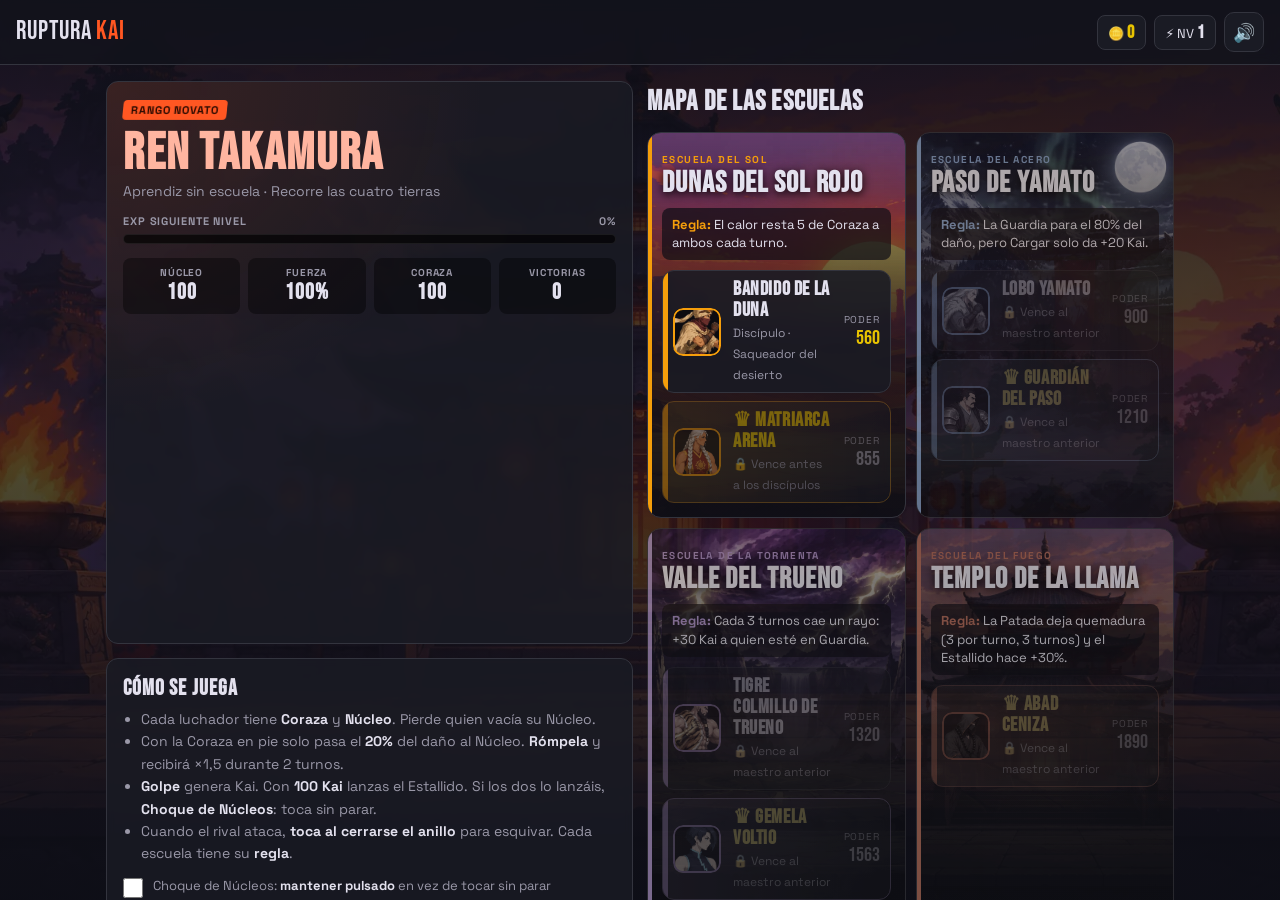
==== index.html @ 4745a1ac "Versión de prueba v1.6 de Ruptura Kai para GitHub Pages Co-Authored-By: Claude Opus 5.5 <noreply@ant" ====
<!DOCTYPE html>
<html lang="es">
<head>
  <meta charset="UTF-8">
  <meta name="viewport" content="width=device-width, initial-scale=1, maximum-scale=1, user-scalable=no, viewport-fit=cover">
  <meta name="theme-color" content="#0d0e16">
  <meta name="apple-mobile-web-app-capable" content="yes">
  <meta name="mobile-web-app-capable" content="yes">
  <title>Ruptura Kai · Prototipo</title>
  <link rel="preconnect" href="https://fonts.googleapis.com">
  <link rel="preconnect" href="https://fonts.gstatic.com" crossorigin>
  <link href="https://fonts.googleapis.com/css2?family=Bebas+Neue&family=Space+Grotesk:wght@400;500;700&display=swap" rel="stylesheet">
  <link rel="stylesheet" href="style.css">
</head>
<body>
<div id="app">

  <!-- ============ HUB ============ -->
  <section id="screen-hub" class="screen active">
    <header class="topbar">
      <div class="logo">RUPTURA<span>KAI</span></div>
      <div class="pill gold">🪙 <b id="hub-gold">0</b></div>
      <div class="pill">⚡ NV <b id="hub-level">1</b></div>
      <button class="mute-btn" data-mute aria-label="Silenciar">🔊</button>
    </header>

    <div class="hub-body">
      <div class="card hero-card">
        <div class="tag">RANGO <span id="hub-rank">NOVATO</span></div>
        <h1 id="hub-name">REN TAKAMURA</h1>
        <p class="sub">Aprendiz sin escuela · Recorre las cuatro tierras</p>
        <div class="row-label"><span>EXP SIGUIENTE NIVEL</span><span id="hub-exp-txt">0%</span></div>
        <div class="bar"><i id="hub-exp" class="fill-exp"></i></div>
        <div class="stats">
          <div><small>NÚCLEO</small><b id="hub-hp">0</b></div>
          <div><small>FUERZA</small><b id="hub-atk">0</b></div>
          <div><small>CORAZA</small><b id="hub-ki">0</b></div>
          <div><small>VICTORIAS</small><b id="hub-wins">0</b></div>
        </div>
      </div>

      <div class="hub-modes">
        <button id="btn-dojo" class="mode-btn"><b>DOJO</b><small>Mejora tus técnicas con oro</small></button>
        <button id="btn-tower" class="mode-btn"><b>TORRE</b><small id="tower-sub">30 pisos de desafío</small></button>
      </div>

      <h2 class="section-title">MAPA DE LAS ESCUELAS</h2>
      <div id="rival-list" class="rival-list"></div>

      <div class="card howto">
        <h3>CÓMO SE JUEGA</h3>
        <ul>
          <li>Cada luchador tiene <b>Coraza</b> y <b>Núcleo</b>. Pierde quien vacía su Núcleo.</li>
          <li>Con la Coraza en pie solo pasa el <b>20%</b> del daño al Núcleo. <b>Rómpela</b> y recibirá ×1,5 durante 2 turnos.</li>
          <li><b>Golpe</b> genera Kai. Con <b>100 Kai</b> lanzas el Estallido. Si los dos lo lanzáis, <b>Choque de Núcleos</b>: toca sin parar.</li>
          <li>Cuando el rival ataca, <b>toca al cerrarse el anillo</b> para esquivar. Cada escuela tiene su <b>regla</b>.</li>
        </ul>
        <label class="toggle"><input type="checkbox" id="opt-hold"><span>Choque de Núcleos: <b>mantener pulsado</b> en vez de tocar sin parar</span></label>
      </div>
      <div class="card test-card">
        <h3>PRUEBA ABIERTA</h3>
        <p>Estás probando una versión temprana. Cuando hayas jugado un rato, envía tus resultados a quien te pasó el juego.</p>
        <button id="btn-report" class="btn-secondary">ENVIAR MIS RESULTADOS</button>
      </div>
      <button id="btn-reset" class="link-btn">Reiniciar progreso</button>
    </div>
  </section>

  <!-- ============ DOJO ============ -->
  <section id="screen-dojo" class="screen">
    <header class="topbar">
      <button class="back-btn" data-back>‹ MAPA</button>
      <div class="logo">DOJO</div>
      <div class="pill gold">🪙 <b id="dojo-gold">0</b></div>
    </header>
    <div class="hub-body">
      <p class="sub">Entrena con el oro de tus victorias. Cada rama tiene 3 rangos y se aplica en todos los combates.</p>
      <div id="dojo-list" class="dojo-list"></div>
    </div>
  </section>

  <!-- ============ TORRE ============ -->
  <section id="screen-tower" class="screen">
    <header class="topbar">
      <button class="back-btn" data-back>‹ MAPA</button>
      <div class="logo">TORRE</div>
      <div class="pill">PISO <b id="tower-best">0</b>/30</div>
    </header>
    <div class="hub-body">
      <div id="tower-next" class="card tower-next"></div>
      <div id="tower-grid" class="tower-grid"></div>
      <p class="sub">El escenario y su regla cambian cada 5 pisos. Cada quinto piso lo guarda un maestro.</p>
    </div>
  </section>

  <!-- ============ BATALLA ============ -->
  <section id="screen-battle" class="screen">
    <div class="battle-layout">
      <div class="stage-wrap">
        <div id="stage"></div>

        <!-- HUD rival -->
        <div class="hud hud-rival">
          <div class="hud-head">
            <b id="r-name">RIVAL</b>
            <span id="r-status" class="status"></span>
          </div>
          <div class="bar hp"><i id="r-nuc" class="fill-hp-rival"></i></div>
          <div class="hud-row"><span>NÚCLEO</span><span id="r-nuc-txt">0/0</span></div>
          <div class="duo">
            <div><div class="bar thin"><i id="r-cor" class="fill-guard"></i></div><div class="hud-row small"><span>CORAZA</span><span id="r-cor-txt">0</span></div></div>
            <div><div class="bar thin"><i id="r-kai" class="fill-ki"></i></div><div class="hud-row small"><span>KAI</span><span id="r-kai-txt">0</span></div></div>
          </div>
        </div>

        <!-- HUD jugador -->
        <div class="hud hud-hero">
          <div class="hud-head">
            <b id="p-name">REN</b>
            <span id="p-status" class="status"></span>
          </div>
          <div class="bar hp"><i id="p-nuc" class="fill-hp"></i></div>
          <div class="hud-row"><span>NÚCLEO</span><span id="p-nuc-txt">0/0</span></div>
          <div class="duo">
            <div><div class="bar thin"><i id="p-cor" class="fill-guard"></i></div><div class="hud-row small"><span>CORAZA</span><span id="p-cor-txt">0</span></div></div>
            <div><div class="bar thin"><i id="p-kai" class="fill-ki"></i></div><div class="hud-row small"><span>KAI</span><span id="p-kai-txt">0</span></div></div>
          </div>
        </div>

        <div id="turn-banner" class="turn-banner">TURNO 1</div>

        <!-- Tutorial -->
        <div id="coach" class="coach hidden">
          <div class="coach-box">
            <small class="coach-tag">TUTORIAL</small>
            <p id="coach-text"></p>
            <div class="coach-actions"><button id="coach-skip" class="link-btn">Saltar tutorial</button><button id="coach-ok" class="btn-primary">ENTENDIDO</button></div>
          </div>
        </div>

        <!-- QTE esquiva -->
        <div id="dodge-qte" class="qte hidden">
          <div class="dodge-ring"><div id="dodge-shrink" class="dodge-shrink"></div><div class="dodge-core">¡TOCA!</div></div>
          <p>Toca cuando el anillo se cierre</p>
        </div>

        <!-- QTE choque de ráfagas -->
        <div id="clash-qte" class="qte hidden">
          <div class="clash-title">¡CHOQUE DE NÚCLEOS!</div>
          <div class="clash-meter"><i id="clash-fill"></i><span id="clash-marker"></span></div>
          <div class="clash-time"><i id="clash-time"></i></div>
          <div class="clash-tap" id="clash-tap">TOCA SIN PARAR</div>
        </div>
      </div>

      <div class="command-panel">
        <div class="rule-chip" id="rule-chip"></div>
        <div class="log" id="log">¡Comienza el combate!</div>
        <div class="commands">
          <button class="cmd" data-act="strike">
            <span class="cmd-name">GOLPE RÁPIDO</span><span class="cmd-cost">GRATIS</span>
            <span class="cmd-info">12 daño · +15 Kai</span>
          </button>
          <button class="cmd" data-act="kick">
            <span class="cmd-name">PATADA FURIA</span><span class="cmd-cost">30 KAI</span>
            <span class="cmd-info">25 daño · 30% aturdir</span>
          </button>
          <button class="cmd charge" data-act="charge">
            <span class="cmd-name">CARGAR KAI</span><span class="cmd-cost" id="charge-cost">+40</span>
            <span class="cmd-info">Recibes +25% daño</span>
          </button>
          <button class="cmd ultimate" data-act="ultimate">
            <span class="cmd-name">ESTALLIDO KAI</span><span class="cmd-cost">100 KAI</span>
            <span class="cmd-info">35 · 50 al Núcleo si hay ruptura</span>
          </button>
          <button class="cmd small" data-act="guard">
            <span class="cmd-name">GUARDIA</span><span class="cmd-info" id="guard-info">−60% daño</span>
          </button>
          <button class="cmd small" data-act="potion">
            <span class="cmd-name">PARCHE</span><span class="cmd-info">+20 Coraza · <b id="potions">x3</b></span>
          </button>
        </div>
        <div class="panel-foot"><button id="btn-flee" class="link-btn">Abandonar</button><button class="mute-btn" data-mute aria-label="Silenciar">🔊</button></div>
      </div>
    </div>
  </section>

  <!-- ============ DIÁLOGO DEL MAESTRO ============ -->
  <div id="dialog" class="dialog hidden">
    <button id="dlg-skip" class="dlg-skip">Saltar diálogo ›</button>
    <div class="dialog-box">
      <div id="dlg-portrait" class="dlg-portrait"></div>
      <div class="dlg-body">
        <b id="dlg-name"></b>
        <p id="dlg-text"></p>
        <small id="dlg-hint">Toca para continuar</small>
      </div>
    </div>
  </div>

  <!-- ============ INFORME DE PRUEBA ============ -->
  <div id="report" class="report hidden" role="dialog" aria-label="Enviar mis resultados">
    <div class="card report-box">
      <h3>TUS RESULTADOS</h3>
      <p class="report-help">Envía este texto a quien te pasó el juego. No incluye datos personales.</p>
      <textarea id="report-text" readonly rows="8"></textarea>
      <div class="report-actions">
        <button id="report-share" class="btn-primary">COMPARTIR</button>
        <a id="report-wa" class="btn-secondary" target="_blank" rel="noopener">WHATSAPP</a>
        <button id="report-copy" class="btn-secondary">COPIAR</button>
      </div>
      <p id="report-msg" class="report-help"></p>
      <button id="report-close" class="link-btn">Cerrar</button>
    </div>
  </div>

  <!-- ============ RESULTADO ============ -->
  <section id="screen-result" class="screen">
    <div class="result-body">
      <div id="res-title" class="res-title">¡VICTORIA!</div>
      <p id="res-sub" class="res-sub"></p>
      <div class="card res-card">
        <div class="res-line"><span>EXP</span><b id="res-exp">+0</b></div>
        <div class="res-line"><span>ORO</span><b id="res-gold">+0</b></div>
        <div class="res-line minor"><span>TURNOS</span><b id="res-turns">0</b></div>
        <div class="res-line minor"><span>ESQUIVAS PERFECTAS</span><b id="res-dodges">0</b></div>
        <p id="res-tip" class="res-tip hidden"></p>
        <div class="row-label"><span>NIVEL <b id="res-level">1</b></span><span id="res-exp-txt"></span></div>
        <div class="bar"><i id="res-expbar" class="fill-exp"></i></div>
        <div id="res-levelup" class="levelup hidden"></div>
      </div>
      <div id="survey" class="card survey hidden">
        <h4>TU OPINIÓN <small>3 toques · nos ayuda mucho</small></h4>
        <div class="q" data-q="0"><span>¿Te está divirtiendo?</span><div class="opts"><button data-v="1">Poco</button><button data-v="2">Normal</button><button data-v="3">Mucho</button></div></div>
        <div class="q" data-q="1"><span>¿Qué tal la dificultad?</span><div class="opts"><button data-v="1">Fácil</button><button data-v="2">Justa</button><button data-v="3">Difícil</button></div></div>
        <div class="q" data-q="2"><span>¿Seguirías jugando?</span><div class="opts"><button data-v="1">No</button><button data-v="2">Quizá</button><button data-v="3">Sí</button></div></div>
        <button id="survey-skip" class="link-btn">Ahora no</button>
      </div>
      <div class="res-actions">
        <button id="btn-retry" class="btn-primary">REVANCHA</button>
        <button id="btn-hub" class="btn-secondary">VOLVER AL MAPA</button>
      </div>
    </div>
  </section>
</div>

<script src="arte/assets.js"></script>
<script src="vendor/phaser.min.js"></script>
<script src="stage.js"></script>
<script src="audio.js"></script>
<script src="game.js"></script>
</body>
</html>
---- style.css ----
/* Tokens tomados de shonen_ki_battle/DESIGN.md (sistema de diseño de Stitch) */
:root {
  --bg: #0d0e16;
  --surface: #12131c;
  --card: #1a1b24;
  --card-hi: #282933;
  --border: #33343e;
  --text: #e3e1ee;
  --muted: #9a98a8;
  --primary: #ff5722;
  --primary-soft: #ffb5a0;
  --gold: #e9c400;
  --ki: #7fd4ff;
  --danger: #ef4444;
  --ok: #4ade80;
  --display: "Bebas Neue", Impact, "Arial Narrow", sans-serif;
  --body: "Space Grotesk", system-ui, -apple-system, "Segoe UI", sans-serif;
  --safe-top: env(safe-area-inset-top, 0px);
  --safe-bottom: env(safe-area-inset-bottom, 0px);
}

* { box-sizing: border-box; margin: 0; padding: 0; -webkit-tap-highlight-color: transparent; }
html, body { height: 100%; background: var(--bg); color: var(--text); font-family: var(--body); overflow: hidden; overscroll-behavior: none; }
body { touch-action: manipulation; user-select: none; -webkit-user-select: none; }
button { font: inherit; color: inherit; border: 0; background: none; cursor: pointer; touch-action: manipulation; }

#app { position: fixed; inset: 0; }
.screen { position: absolute; inset: 0; display: none; flex-direction: column; padding-top: var(--safe-top); padding-bottom: var(--safe-bottom); }
.screen.active { display: flex; }
.hidden { display: none !important; }

/* ---------- comunes ---------- */
.card { background: var(--card); border: 1px solid var(--border); border-radius: 12px; padding: 16px; }
.bar { height: 10px; background: #000a; border-radius: 99px; overflow: hidden; border: 1px solid #ffffff14; }
.bar.thin { height: 6px; }
.bar > i { display: block; height: 100%; width: 0; border-radius: inherit; transition: width .35s ease; }
.fill-exp { background: linear-gradient(90deg, var(--primary), var(--gold)); }
.fill-hp { background: linear-gradient(90deg, #f59e0b, var(--gold)); }
.fill-hp-rival { background: linear-gradient(90deg, #b91c1c, #f87171); }
.fill-ki { background: linear-gradient(90deg, #94a3b8, var(--ki)); }
.fill-guard { background: linear-gradient(90deg, #a855f7, #f0abfc); }
.row-label { display: flex; justify-content: space-between; font-size: 11px; letter-spacing: .08em; font-weight: 700; color: var(--muted); margin: 14px 0 6px; }
.link-btn { color: var(--muted); font-size: 13px; text-decoration: underline; padding: 12px; align-self: center; }
.btn-primary, .btn-secondary {
  font-family: var(--display); font-size: 26px; letter-spacing: .05em; padding: 14px 20px; border-radius: 10px; min-height: 56px;
}
.btn-primary { background: linear-gradient(100deg, var(--primary), #f59e0b); color: #2a0a00; box-shadow: 0 0 24px #ff572255; }
.btn-secondary { background: var(--card-hi); border: 1px solid var(--border); }
.btn-primary:active, .btn-secondary:active, .cmd:active:not(:disabled), .rival:active { transform: scale(.97); }

/* ---------- HUB ---------- */
.topbar { display: flex; align-items: center; gap: 8px; padding: 12px 16px; border-bottom: 1px solid var(--border); background: var(--surface); }
.logo { font-family: var(--display); font-size: 26px; letter-spacing: .04em; margin-right: auto; line-height: 1; }
.logo span { color: var(--primary); margin-left: 4px; }
.pill { background: var(--card); border: 1px solid var(--border); border-radius: 8px; padding: 6px 10px; font-size: 13px; white-space: nowrap; }
.pill b { font-family: var(--display); font-size: 18px; letter-spacing: .04em; }
.pill.gold b { color: var(--gold); }

.hub-body { flex: 1; overflow-y: auto; -webkit-overflow-scrolling: touch; padding: 16px; display: flex; flex-direction: column; gap: 14px; max-width: 1100px; width: 100%; margin: 0 auto; }
.hero-card { background: radial-gradient(120% 100% at 0% 0%, #ff572226, transparent 60%), var(--card); }
.tag { display: inline-block; background: var(--primary); color: #2a0a00; font-weight: 700; font-size: 11px; letter-spacing: .08em; padding: 3px 8px; border-radius: 4px; transform: skewX(-6deg); }
.hero-card h1 { font-family: var(--display); font-size: clamp(34px, 7vw, 52px); color: var(--primary-soft); letter-spacing: .03em; margin-top: 8px; line-height: 1; }
.sub { color: var(--muted); font-size: 14px; margin-top: 2px; }
.stats { display: grid; grid-template-columns: repeat(4, 1fr); gap: 8px; margin-top: 14px; }
.stats > div { background: #0006; border-radius: 8px; padding: 8px; text-align: center; }
.stats small { display: block; font-size: 10px; letter-spacing: .08em; color: var(--muted); font-weight: 700; }
.stats b { font-family: var(--display); font-size: 22px; letter-spacing: .04em; }

.section-title { font-family: var(--display); font-size: 28px; letter-spacing: .04em; margin-top: 4px; }
.rival-list { display: grid; gap: 10px; grid-template-columns: 1fr; }
.rival { display: flex; align-items: center; gap: 12px; text-align: left; background: var(--card); border: 1px solid var(--border); border-radius: 12px; padding: 12px; min-height: 84px; transition: transform .1s; position: relative; overflow: hidden; }
.rival::before { content: ""; position: absolute; inset: 0 auto 0 0; width: 5px; background: var(--c, var(--primary)); }
.rival .avatar { width: 64px; height: 64px; border-radius: 10px; flex: none; background-color: #0008; background-size: 190% auto; background-position: 50% 4%; background-repeat: no-repeat; box-shadow: inset 0 0 0 2px var(--c); }
.rival .info { flex: 1; min-width: 0; }
.rival .info b { font-family: var(--display); font-size: 24px; letter-spacing: .03em; display: block; line-height: 1.05; }
.rival .info small { color: var(--muted); font-size: 12px; }
.rival .power { font-family: var(--display); font-size: 20px; color: var(--gold); text-align: right; }
.rival .power small { display: block; font-family: var(--body); font-size: 10px; color: var(--muted); letter-spacing: .08em; }
.rival.locked { opacity: .45; }
.rival.locked .power { color: var(--muted); }
.rival .done { position: absolute; top: 6px; right: 8px; font-size: 11px; color: var(--ok); font-weight: 700; }
.howto h3 { font-family: var(--display); font-size: 22px; letter-spacing: .04em; margin-bottom: 6px; }
.howto ul { padding-left: 18px; color: var(--muted); font-size: 14px; line-height: 1.6; }
.howto b { color: var(--text); }

/* ---------- BATALLA ---------- */
.battle-layout { flex: 1; display: flex; flex-direction: column; min-height: 0; }
.stage-wrap { position: relative; flex: 1; min-height: 240px; overflow: hidden; }
#stage { position: absolute; inset: 0; }
#stage canvas { display: block; }

.hud { position: absolute; width: min(46%, 300px); background: #0d0e16cc; border: 1px solid var(--border); border-radius: 10px; padding: 8px 10px; backdrop-filter: blur(4px); pointer-events: none; }
.hud-rival { top: 10px; right: 10px; }
.hud-hero { top: 10px; left: 10px; }
.hud-head { display: flex; justify-content: space-between; align-items: center; gap: 6px; margin-bottom: 4px; }
.hud-head b { font-family: var(--display); font-size: 20px; letter-spacing: .03em; white-space: nowrap; overflow: hidden; text-overflow: ellipsis; }
.hud-row { display: flex; justify-content: space-between; font-size: 11px; color: var(--muted); margin: 3px 0 4px; font-variant-numeric: tabular-nums; }
.hud-row.small { font-size: 9px; letter-spacing: .1em; font-weight: 700; margin-bottom: 0; }
.status { font-size: 10px; font-weight: 700; letter-spacing: .06em; padding: 2px 6px; border-radius: 4px; background: var(--danger); color: #fff; white-space: nowrap; }
.status:empty { display: none; }
.status.blue { background: #2563eb; }
.status.purple { background: #9333ea; }

.turn-banner { position: absolute; left: 50%; bottom: 10px; transform: translateX(-50%); font-family: var(--display); font-size: 18px; letter-spacing: .1em; background: #0d0e16cc; border: 1px solid var(--border); border-radius: 6px; padding: 3px 12px; pointer-events: none; white-space: nowrap; }
.turn-banner.enemy { color: #fca5a5; border-color: #7f1d1d; }

.command-panel { background: var(--surface); border-top: 1px solid var(--border); padding: 10px 12px 6px; display: flex; flex-direction: column; gap: 8px; }
.log { font-size: 13px; min-height: 36px; background: var(--card); border-left: 3px solid var(--primary); border-radius: 6px; padding: 8px 10px; line-height: 1.35; }
.commands { display: grid; grid-template-columns: 1fr 1fr; gap: 8px; }
.cmd { position: relative; display: grid; grid-template-columns: 1fr auto; grid-template-rows: auto auto; text-align: left; background: var(--card); border: 1px solid var(--border); border-radius: 10px; padding: 10px 12px; min-height: 64px; transition: transform .08s, opacity .2s; transform-origin: center; }
.cmd-name { font-family: var(--display); font-size: 22px; letter-spacing: .03em; line-height: 1.05; }
.cmd-cost { font-family: var(--display); font-size: 16px; background: #0008; border-radius: 4px; padding: 1px 6px; align-self: start; color: var(--ki); }
.cmd-info { grid-column: 1 / -1; font-size: 11px; color: var(--muted); margin-top: 2px; }
.cmd.small { min-height: 48px; padding: 8px 12px; }
.cmd.small .cmd-name { font-size: 18px; }
.cmd.charge .cmd-name { color: var(--gold); }
.cmd.ultimate { background: linear-gradient(110deg, var(--primary), #f59e0b); border-color: transparent; color: #2a0a00; }
.cmd.ultimate .cmd-info { color: #3b1200; font-weight: 700; }
.cmd.ultimate .cmd-cost { color: #fff; }
.cmd.ultimate.ready { animation: pulse 1.2s infinite; }
.cmd:disabled { opacity: .35; filter: grayscale(.7); }
@keyframes pulse { 0%,100% { box-shadow: 0 0 0 #ff572200; } 50% { box-shadow: 0 0 22px #ff5722aa; } }

/* QTE */
.qte { position: absolute; inset: 0; display: flex; flex-direction: column; align-items: center; justify-content: center; gap: 12px; z-index: 5; touch-action: none; }
#dodge-qte { background: #00000040; }
#dodge-qte p { font-weight: 700; font-size: 14px; text-shadow: 0 2px 6px #000; }
.dodge-ring { position: relative; width: 120px; height: 120px; }
.dodge-core { position: absolute; inset: 0; border-radius: 50%; border: 4px solid var(--ok); display: grid; place-items: center; font-family: var(--display); font-size: 26px; color: var(--ok); background: #0008; }
.dodge-shrink { position: absolute; inset: 0; border-radius: 50%; border: 4px solid #fff; transform: scale(2.6); opacity: .9; }
.dodge-shrink.go { animation: shrink var(--dur, 1000ms) linear forwards; }
@keyframes shrink { to { transform: scale(.85); opacity: 1; } }
.qte.result-good .dodge-core { background: var(--ok); color: #052e16; }
.qte.result-bad .dodge-core { border-color: var(--danger); color: var(--danger); }

#clash-qte { background: radial-gradient(circle at 50% 50%, #ff57221a, #0000 60%); justify-content: flex-end; padding-bottom: 46px; }
.clash-title { font-family: var(--display); font-size: clamp(28px, 6vw, 44px); letter-spacing: .05em; color: var(--gold); text-shadow: 0 0 18px #ff5722; position: absolute; top: 34%; }
.clash-meter { position: relative; width: min(86%, 520px); height: 18px; border-radius: 99px; background: var(--rc, #ef4444); overflow: hidden; border: 2px solid #fff3; }
.clash-meter > i { position: absolute; inset: 0 auto 0 0; background: linear-gradient(90deg, #fde047, #ff5722); width: 50%; }
.clash-meter > span { position: absolute; top: 0; bottom: 0; width: 6px; background: #fff; left: 50%; transform: translateX(-50%); box-shadow: 0 0 10px #fff; }
.clash-time { width: min(60%, 360px); height: 4px; background: #fff2; border-radius: 99px; overflow: hidden; }
.clash-time > i { display: block; height: 100%; background: #fff; width: 100%; }
.clash-tap { font-family: var(--display); font-size: 22px; letter-spacing: .1em; animation: blink .5s infinite alternate; }
@keyframes blink { from { opacity: .4; } to { opacity: 1; } }

/* ---------- RESULTADO ---------- */
.result-body { flex: 1; overflow-y: auto; display: flex; flex-direction: column; align-items: center; justify-content: flex-start; gap: 14px; padding: 24px 16px; }
.result-body > :first-child { margin-top: auto; }
.result-body > :last-child { margin-bottom: auto; }
.res-title { font-family: var(--display); font-size: clamp(56px, 14vw, 96px); letter-spacing: .04em; line-height: 1; color: var(--gold); text-shadow: 0 0 30px #ff5722aa; }
.res-title.lose { color: #fca5a5; text-shadow: 0 0 30px #b91c1caa; }
.res-sub { color: var(--muted); text-align: center; max-width: 420px; }
.res-card { width: min(100%, 420px); }
.res-line { display: flex; justify-content: space-between; padding: 8px 0; border-bottom: 1px solid var(--border); font-size: 14px; }
.res-line b { font-family: var(--display); font-size: 22px; color: var(--gold); letter-spacing: .04em; }
.levelup { margin-top: 12px; text-align: center; font-family: var(--display); font-size: 24px; color: var(--ok); animation: blink .6s 4 alternate; }
.res-actions { display: grid; gap: 10px; width: min(100%, 420px); }

/* ---------- RESPONSIVE ---------- */
/* Tablet en vertical: más aire y botones mayores */
@media (min-width: 700px) {
  .rival-list { grid-template-columns: repeat(3, 1fr); }
  .rival { flex-direction: column; text-align: center; padding: 18px 12px; }
  .rival .power { text-align: center; }
  .cmd { min-height: 78px; padding: 12px 14px; }
  .cmd-name { font-size: 26px; }
  .cmd-info { font-size: 13px; }
  .command-panel { padding: 14px 18px 10px; }
  .log { font-size: 15px; }
  .hud-head b { font-size: 24px; }
}

/* Horizontal (tablet y móvil girado): escenario a la izquierda, mandos a la derecha */
@media (orientation: landscape) and (min-width: 640px) {
  .battle-layout { flex-direction: row; }
  .stage-wrap { min-height: 0; }
  .command-panel { width: clamp(300px, 34vw, 420px); flex: none; border-top: 0; border-left: 1px solid var(--border); overflow-y: auto; justify-content: center; }
  .hub-body { display: grid; grid-template-columns: 1fr 1fr; align-content: start; }
  .hub-body > .hero-card { grid-column: 1; grid-row: 1 / span 2; }
  .hub-body > .section-title { grid-column: 2; grid-row: 1; }
  .hub-body > .rival-list { grid-column: 2; grid-row: 2 / span 2; }
  .hub-body > .howto { grid-column: 1; grid-row: 3; }
  .hub-body > .link-btn { grid-column: 1 / -1; }
  .rival-list { grid-template-columns: 1fr; align-content: start; }
  .rival { flex-direction: row; text-align: left; padding: 12px; }
  .rival .power { text-align: right; }
}

/* Móvil en horizontal (poca altura): compactar */
@media (orientation: landscape) and (max-height: 520px) {
  .topbar { padding: 6px 12px; }
  .cmd { min-height: 50px; padding: 6px 10px; }
  .cmd-name { font-size: 18px; }
  .cmd-info { display: none; }
  .cmd.small { min-height: 40px; }
  .log { min-height: 0; font-size: 12px; padding: 6px 8px; }
  .command-panel { gap: 6px; padding: 8px; }
  .hud { padding: 5px 8px; }
  .hud-head b { font-size: 16px; }
  .hud-row { margin: 1px 0 2px; }
}

/* ---------- Arte ilustrado ---------- */
#screen-hub { background: linear-gradient(180deg, #0d0e16f0 0%, #0d0e16b3 45%, #0d0e16f5 100%), var(--hub-bg, none) center 30% / cover no-repeat, var(--bg); }
#screen-hub .topbar { background: #12131ccc; backdrop-filter: blur(6px); }
#screen-hub .card, #screen-hub .rival { background-color: #1a1b24e0; backdrop-filter: blur(4px); }
#screen-result { background: radial-gradient(circle at 50% 30%, #0d0e16aa, #0d0e16f2 70%), var(--res-bg, none) center bottom / cover no-repeat, var(--bg); }
@media (min-width: 700px) { .rival .avatar { width: 96px; height: 96px; } }
@media (orientation: landscape) and (min-width: 640px) { .rival .avatar { width: 64px; height: 64px; } }

/* ---------- Mapa de las Escuelas ---------- */
.school { position: relative; border-radius: 14px; overflow: hidden; border: 1px solid var(--border); padding: 14px; display: flex; flex-direction: column; gap: 10px;
  background: linear-gradient(180deg, #0d0e1633 0%, #0d0e16d9 55%, #0d0e16f5 100%), var(--school-bg) center 35% / cover no-repeat, var(--card); }
.school::before { content: ""; position: absolute; inset: 0 auto 0 0; width: 4px; background: var(--c); }
.school header small { font-size: 10px; letter-spacing: .14em; font-weight: 700; color: var(--c); }
.school h3 { font-family: var(--display); font-size: 30px; letter-spacing: .03em; line-height: 1; text-shadow: 0 2px 10px #000; text-wrap: balance; }
.school .rule { font-size: 13px; line-height: 1.4; background: #0d0e16b3; border-radius: 8px; padding: 8px 10px; }
.school .rule b { color: var(--c); }
.school-fights { display: grid; gap: 8px; }
.school .rival { min-height: 64px; padding: 8px 10px; background-color: #1a1b24e6; }
.school .rival .avatar { width: 48px; height: 48px; }
.school .rival .info b { font-size: 20px; }
.master-row { display: flex; align-items: center; gap: 12px; padding: 8px 10px; border-radius: 12px; border: 1px dashed #ffffff33; background: #0d0e16b3; color: var(--muted); }
.master-row .crown { width: 48px; height: 48px; display: grid; place-items: center; font-size: 26px; border-radius: 10px; background: #0008; color: var(--c); flex: none; }
.master-row b { font-family: var(--display); font-size: 20px; letter-spacing: .03em; color: var(--text); display: block; }
.master-row small { font-size: 12px; }
.school.locked { filter: grayscale(.6); opacity: .7; }
@media (min-width: 700px) {
  .rival-list { grid-template-columns: repeat(2, 1fr); }
  .school .rival { flex-direction: row; text-align: left; }
  .school .rival .power { text-align: right; }
  .school .rival .avatar { width: 48px; height: 48px; }
}
@media (orientation: landscape) and (min-width: 640px) {
  .rival-list { grid-template-columns: 1fr; }
}
@media (orientation: landscape) and (min-width: 1000px) {
  .rival-list { grid-template-columns: repeat(2, 1fr); }
}

/* ---- Coraza / Núcleo ---- */
.duo { display: grid; grid-template-columns: 1fr 1fr; gap: 8px; }
.rule-chip { font-size: 11px; color: var(--muted); letter-spacing: .02em; }
.rule-chip b { color: var(--gold); font-family: var(--display); font-size: 13px; letter-spacing: .06em; margin-right: 4px; }
.rule-chip:empty { display: none; }
.res-tip { margin: 10px 0 0; padding: 8px 10px; border-left: 3px solid var(--gold); background: #f59e0b14; border-radius: 6px; font-size: 13px; line-height: 1.4; }
.bar > i.broken { background: repeating-linear-gradient(45deg, #ef4444 0 6px, #7f1d1d 6px 12px); width: 100% !important; opacity: .7; }
.rival.master { border-color: color-mix(in srgb, var(--c) 55%, var(--border)); background: linear-gradient(90deg, color-mix(in srgb, var(--c) 18%, var(--card)), var(--card)); }
.rival.master .info b { color: var(--gold); }
.rival .avatar.portrait { background-size: cover; background-position: 50% 15%; }

/* ---- Modos del hub ---- */
.hub-modes { display: grid; grid-template-columns: 1fr 1fr; gap: 10px; margin-top: 14px; }
.mode-btn { text-align: left; background: linear-gradient(135deg, #ff572233, var(--card)); border: 1px solid #ff572266; border-radius: 12px; padding: 12px 14px; }
.mode-btn b { display: block; font-family: var(--display); font-size: 26px; letter-spacing: .05em; color: var(--gold); line-height: 1; }
.mode-btn small { color: var(--muted); font-size: 12px; }
.mode-btn:disabled { opacity: .45; }
.toggle { display: flex; gap: 10px; align-items: flex-start; margin-top: 12px; font-size: 13px; color: var(--muted); }
.toggle input { width: 20px; height: 20px; accent-color: var(--primary); flex: none; margin-top: 1px; }
.back-btn { font-family: var(--display); font-size: 18px; letter-spacing: .05em; color: var(--muted); padding: 6px 4px; }

/* ---- Dojo ---- */
.dojo-list { display: grid; gap: 12px; margin-top: 14px; }
.dojo-card { background: var(--card); border: 1px solid var(--border); border-left: 5px solid var(--c); border-radius: 12px; padding: 14px; display: grid; grid-template-columns: 1fr auto; gap: 6px 12px; align-items: center; }
.dojo-card h3 { font-family: var(--display); font-size: 26px; letter-spacing: .04em; color: var(--c); line-height: 1; }
.dojo-card p { grid-column: 1 / -1; color: var(--muted); font-size: 13px; line-height: 1.4; }
.pips { display: flex; gap: 6px; }
.pips i { width: 26px; height: 8px; border-radius: 4px; background: #ffffff1a; }
.pips i.on { background: var(--c); box-shadow: 0 0 8px var(--c); }
.dojo-buy { grid-column: 1 / -1; min-height: 46px; border-radius: 10px; font-family: var(--display); font-size: 18px; letter-spacing: .05em; background: linear-gradient(100deg, var(--primary), #f59e0b); color: #2a0a00; }
.dojo-buy:disabled { background: var(--card-hi); color: var(--muted); }

/* ---- Torre ---- */
.tower-next { margin-top: 14px; display: grid; gap: 10px; }
.tower-next h3 { font-family: var(--display); font-size: 30px; letter-spacing: .04em; line-height: 1; }
.tower-next .rule { font-size: 13px; color: var(--muted); }
.tower-next .rule b { color: var(--gold); }
.tower-grid { display: grid; grid-template-columns: repeat(5, 1fr); gap: 6px; margin: 16px 0 8px; direction: ltr; }
.tower-grid span { aspect-ratio: 1.6; border-radius: 6px; display: grid; place-items: center; font-family: var(--display); font-size: 16px; background: #ffffff0d; color: var(--muted); border: 1px solid transparent; }
.tower-grid span.done { background: color-mix(in srgb, var(--c) 35%, transparent); color: #fff; }
.tower-grid span.next { border-color: var(--gold); color: var(--gold); box-shadow: 0 0 10px #e9c40066; }
.tower-grid span.boss::after { content: "♛"; font-size: 10px; margin-left: 2px; }

/* ---- Diálogo del maestro ---- */
.dialog { position: fixed; inset: 0; z-index: 50; display: flex; flex-direction: column; justify-content: flex-end; background: linear-gradient(180deg, transparent 30%, #000c 75%); padding: 16px 16px calc(16px + var(--safe-bottom)); }
.dialog.hidden { display: none; }
.dialog-box { display: flex; gap: 12px; align-items: flex-end; max-width: 760px; width: 100%; margin: 0 auto; background: #0d0e16ee; border: 1px solid var(--c, var(--primary)); border-radius: 14px; padding: 12px; box-shadow: 0 0 30px #0008; }
.dlg-portrait { width: 96px; height: 120px; flex: none; border-radius: 10px; background: #0008 center 15% / cover no-repeat; box-shadow: inset 0 0 0 2px var(--c, var(--primary)); }
.dlg-portrait.flip { transform: scaleX(-1); }
.dlg-body { flex: 1; min-width: 0; }
.dlg-body b { font-family: var(--display); font-size: 24px; letter-spacing: .04em; color: var(--c, var(--gold)); }
.dlg-body p { font-size: 16px; line-height: 1.45; margin: 4px 0 8px; min-height: 3em; }
.dlg-body small { color: var(--muted); font-size: 11px; letter-spacing: .08em; }
.dlg-skip { align-self: flex-end; margin: 0 max(0px, calc((100% - 760px) / 2)) 8px 0; background: none !important; padding: 8px 4px !important; color: #fffa; font-size: 14px; padding: 8px 12px; border-radius: 20px; background: #0008; }
.levelup small { display: block; font-family: var(--body); font-size: 13px; color: var(--muted); letter-spacing: 0; margin-top: 4px; }
.rule-chip b.sig { color: var(--primary); }
.mute-btn { font-size: 18px; width: 40px; height: 40px; border-radius: 10px; background: var(--card); border: 1px solid var(--border); display: grid; place-items: center; flex: none; }
.panel-foot { display: flex; justify-content: center; align-items: center; gap: 8px; }
.panel-foot .mute-btn { width: 36px; height: 36px; font-size: 16px; }

/* ---- Tutorial ---- */
.coach { position: absolute; inset: 0; z-index: 30; display: flex; align-items: flex-end; justify-content: center; padding: 8px; background: linear-gradient(180deg, transparent 35%, #000a); }
.coach.hidden { display: none; }
.coach-box { width: min(440px, 100%); background: #0d0e16f2; border: 1px solid var(--gold); border-radius: 14px; padding: 14px 16px; box-shadow: 0 0 30px #e9c40033; }
.coach-tag { font-family: var(--display); letter-spacing: .1em; color: var(--gold); font-size: 14px; }
.coach-box p { font-size: 15px; line-height: 1.45; margin: 6px 0 10px; }
.coach-box p b { color: var(--gold); }
.coach-actions { display: flex; justify-content: space-between; align-items: center; gap: 10px; }
.coach-actions .btn-primary { min-height: 44px; padding: 0 22px; font-size: 18px; width: auto; }
.coach-actions .link-btn { padding: 8px 4px; }
.cmd.coach-glow { border-color: var(--gold) !important; box-shadow: 0 0 0 2px var(--gold), 0 0 22px #e9c40088; animation: coachPulse 1.1s ease-in-out infinite; }
@keyframes coachPulse { 50% { box-shadow: 0 0 0 2px var(--gold), 0 0 6px #e9c40044; } }
@media (orientation: landscape) and (max-height: 500px) { .coach-box p { font-size: 13px; margin: 4px 0 8px; } .coach-box { padding: 10px 12px; } }
@media (max-width: 500px) { .coach-box { padding: 8px 12px; } .coach-box p { font-size: 13px; line-height: 1.35; margin: 2px 0 6px; } .coach-actions .btn-primary { min-height: 36px; font-size: 16px; } }

/* ---------- Prueba con jugadores ---------- */
.survey { width: min(100%, 420px); display: grid; gap: 10px; }
.survey h4 { margin: 0; font-family: var(--display); font-size: 20px; letter-spacing: .04em; color: var(--gold); }
.survey h4 small { font-family: var(--body); font-size: 12px; color: var(--muted); letter-spacing: 0; margin-left: 6px; }
.survey .q { display: grid; gap: 6px; }
.survey .q > span { font-size: 14px; }
.survey .opts { display: grid; grid-template-columns: repeat(3, 1fr); gap: 6px; }
.survey .opts button { min-height: 40px; border-radius: 8px; border: 1px solid var(--border); background: var(--card-hi); color: var(--text); font: 600 14px var(--body); }
.survey .opts button.on { background: var(--primary); border-color: var(--primary); color: #fff; }
.survey .thanks { margin: 0; text-align: center; color: var(--ok); font-weight: 600; }
.survey #survey-skip { justify-self: center; }
.test-card p { margin: 6px 0 12px; font-size: 13px; color: var(--muted); line-height: 1.4; }
.test-card .btn-secondary { width: 100%; }
.report { position: fixed; inset: 0; z-index: 60; display: flex; align-items: center; justify-content: center; padding: 16px; background: #000b; }
.report.hidden { display: none; }
.report-box { width: min(100%, 460px); max-height: 100%; overflow-y: auto; display: grid; gap: 10px; }
.report-box h3 { margin: 0; }
.report-help { margin: 0; font-size: 13px; color: var(--muted); }
.report-box textarea { width: 100%; box-sizing: border-box; resize: none; font: 12px/1.4 ui-monospace, monospace; color: var(--text); background: var(--surface); border: 1px solid var(--border); border-radius: 8px; padding: 8px; }
.report-actions { display: grid; grid-template-columns: repeat(3, 1fr); gap: 8px; }
.report-actions > * { min-height: 44px; display: flex; align-items: center; justify-content: center; text-decoration: none; font-size: 14px; padding: 0 6px; }
.report-box #report-close { justify-self: center; }
.report-actions a.btn-secondary { color: var(--text); font-family: var(--display); letter-spacing: .04em; }
.with-survey .res-line.minor { display: none; }
.with-survey .res-title { font-size: clamp(40px, 9vw, 60px); }
.with-survey { gap: 10px; padding-top: 14px; }
.survey { gap: 8px; padding-top: 12px; padding-bottom: 12px; }
.survey .q { gap: 4px; }
.survey .opts button { min-height: 36px; }
@media (orientation: landscape) and (max-height: 500px) {
  .with-survey .res-card .row-label, .with-survey .res-card .bar { display: none; }
}
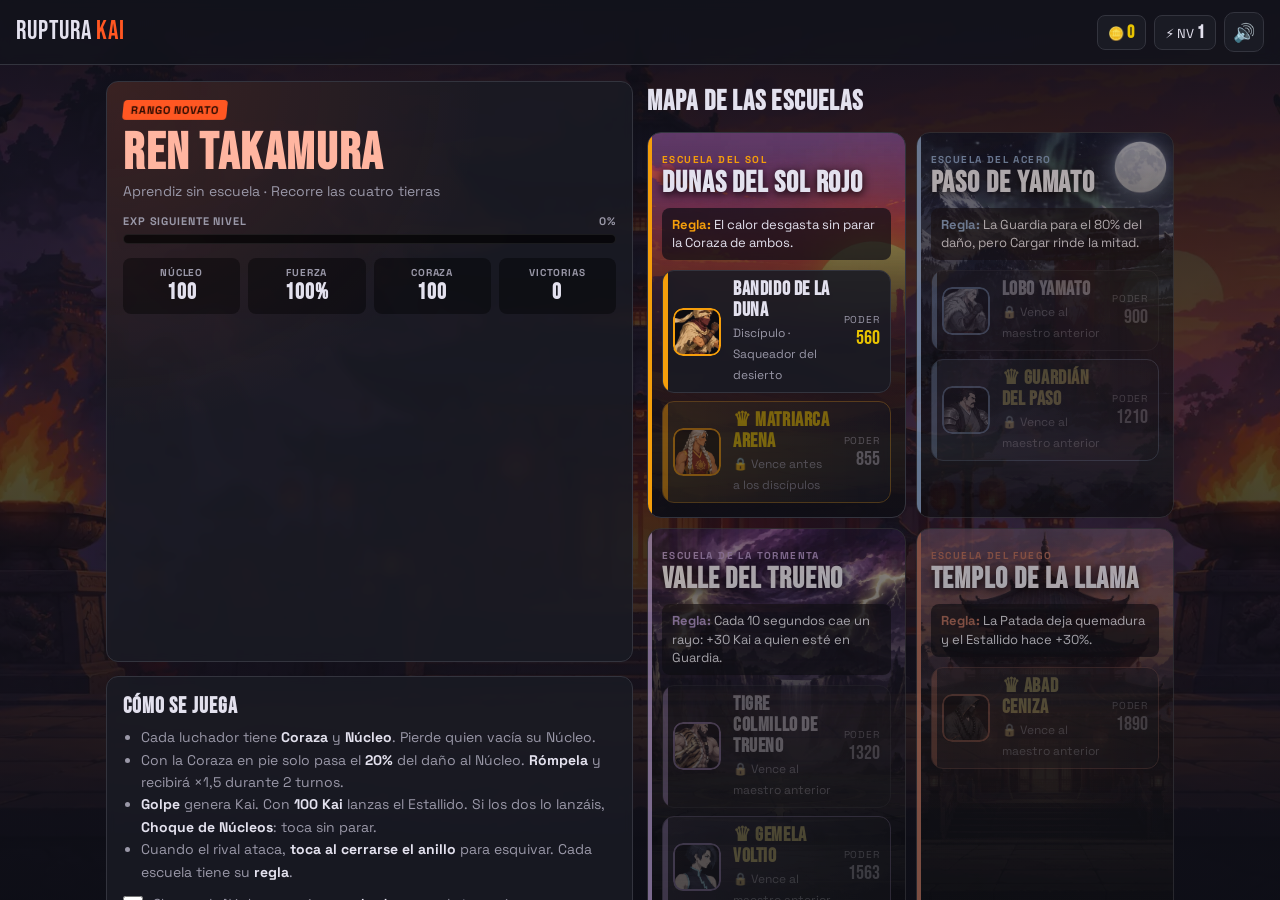
==== commit 7beddd8a: "Modo Ritmo (tiempo real) pasa a ser la versión principal; por turnos en turnos.html Co-Authored-By: " ====
--- a/index.html
+++ b/index.html
@@ -128,6 +128,7 @@
         </div>
 
         <div id="turn-banner" class="turn-banner">TURNO 1</div>
+        <div id="rt-event" class="rt-event hidden"></div>
 
         <!-- Tutorial -->
         <div id="coach" class="coach hidden">
@@ -248,6 +249,7 @@
 <script src="vendor/phaser.min.js"></script>
 <script src="stage.js"></script>
 <script src="audio.js"></script>
+<script>window.RUPTURA_RITMO = true;</script>
 <script src="game.js"></script>
 </body>
 </html>
--- a/style.css
+++ b/style.css
@@ -345,3 +345,16 @@
 @media (orientation: landscape) and (max-height: 500px) {
   .with-survey .res-card .row-label, .with-survey .res-card .bar { display: none; }
 }
+
+/* ---------- Modo Ritmo ---------- */
+.rt-event { position: absolute; left: 50%; top: 42%; transform: translate(-50%, -50%); z-index: 7; pointer-events: none; text-align: center; font-family: var(--display); color: var(--gold); text-shadow: 0 0 18px #000, 0 2px 0 #000; white-space: nowrap; }
+.rt-event b { display: block; font-size: clamp(30px, 7vw, 54px); letter-spacing: .06em; font-weight: 400; }
+.rt-event small { display: block; font-family: var(--body); font-size: 13px; color: var(--text); letter-spacing: 0; }
+.rt-event.show { animation: rtpop 2.2s ease-out both; }
+@keyframes rtpop { 0% { opacity: 0; transform: translate(-50%, -50%) scale(1.6); } 12% { opacity: 1; transform: translate(-50%, -50%) scale(1); } 80% { opacity: 1; } 100% { opacity: 0; } }
+body.ritmo .turn-banner { font-size: 22px; }
+body.ritmo .cmd { touch-action: none; -webkit-user-select: none; user-select: none; -webkit-touch-callout: none; overflow: hidden; }
+body.ritmo .cmd::after { content: ""; position: absolute; left: 0; bottom: 0; height: 100%; width: var(--cd, 0%); background: #000a; pointer-events: none; }
+body.ritmo .cmd.held { outline: 2px solid var(--ki); box-shadow: 0 0 18px #7fd4ff66; }
+body.ritmo .qte { touch-action: none; }
+.status.red { background: #dc2626; animation: blink .3s infinite alternate; }
